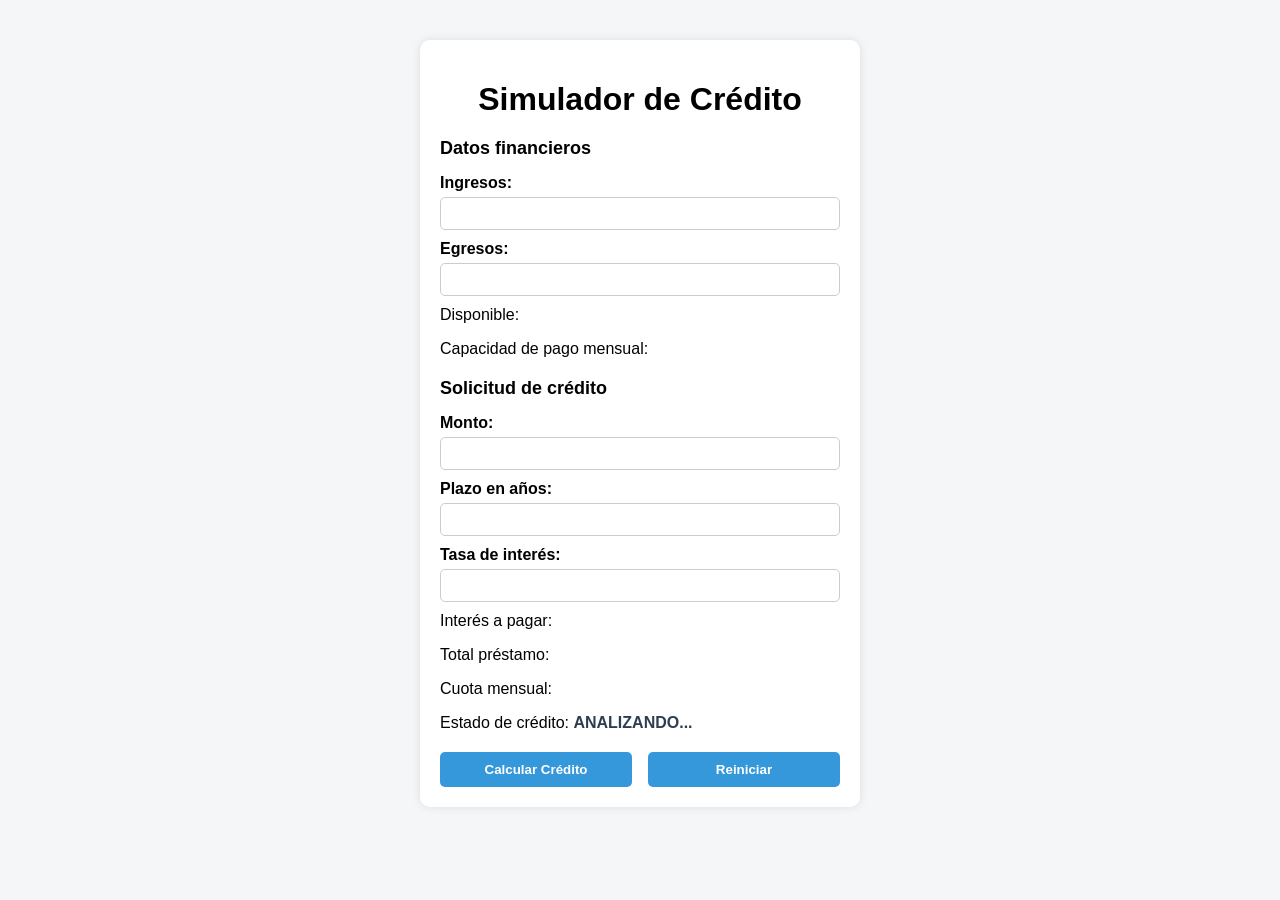
==== simulador.html @ 877102cf "first commit" ====
<!DOCTYPE html>
<html lang="es">
<head>
    <meta charset="UTF-8">
    <meta name="viewport" content="width=device-width, initial-scale=1.0">
    <title>Simulador de Crédito</title>
    <link rel="stylesheet" href="simulador.css">
</head>
<body>

    <div class="container">
        <h1>Simulador de Crédito</h1>

        <h2>Datos financieros</h2>
        <label for="txtIngresos">Ingresos:</label>
        <input type="text" id="txtIngresos">

        <label for="txtEgresos">Egresos:</label>
        <input type="text" id="txtEgresos">

        <p>Disponible: <span id="spnDisponible"></span></p>
        <p>Capacidad de pago mensual: <span id="spnCapacidadPago"></span></p>

        <h2>Solicitud de crédito</h2>
        <label for="txtMonto">Monto:</label>
        <input type="text" id="txtMonto">

        <label for="txtPlazo">Plazo en años:</label>
        <input type="text" id="txtPlazo">

        <label for="txtTasaInteres">Tasa de interés:</label>
        <input type="text" id="txtTasaInteres">

        <p>Interés a pagar: <span id="spnInteresPagar"></span></p>
        <p>Total préstamo: <span id="spnTotalPrestamo"></span></p>
        <p>Cuota mensual: <span id="spnCuotaMensual"></span></p>
        <p>Estado de crédito: <span id="spnEstadoCredito">ANALIZANDO...</span></p>

        <div class="buttons">
            <button id="btnCalcularCredito">Calcular Crédito</button>
            <button id="btnReiniciar">Reiniciar</button>
        </div>
    </div>

</body>
</html>
---- simulador.css ----
body {
    font-family: Arial, sans-serif;
    background-color: #f4f6f8;
    margin: 0;
    padding: 0;
}

.container {
    width: 400px;
    margin: 40px auto;
    padding: 20px;
    background-color: white;
    border-radius: 10px;
    box-shadow: 0 0 10px rgba(0,0,0,0.1);
}

h1 {
    text-align: center;
    margin-bottom: 20px;
}

h2 {
    margin-top: 20px;
    font-size: 18px;
}

label {
    display: block;
    margin-top: 10px;
    font-weight: bold;
}

input {
    width: 100%;
    padding: 8px;
    margin-top: 5px;
    border-radius: 5px;
    border: 1px solid #ccc;
    box-sizing: border-box;
}

p {
    margin-top: 10px;
}

span {
    font-weight: bold;
    color: #2c3e50;
}

.buttons {
    margin-top: 20px;
    display: flex;
    justify-content: space-between;
}

button {
    width: 48%;
    padding: 10px;
    border: none;
    border-radius: 5px;
    background-color: #3498db;
    color: white;
    font-weight: bold;
    cursor: pointer;
}

button:hover {
    background-color: #2980b9;
}
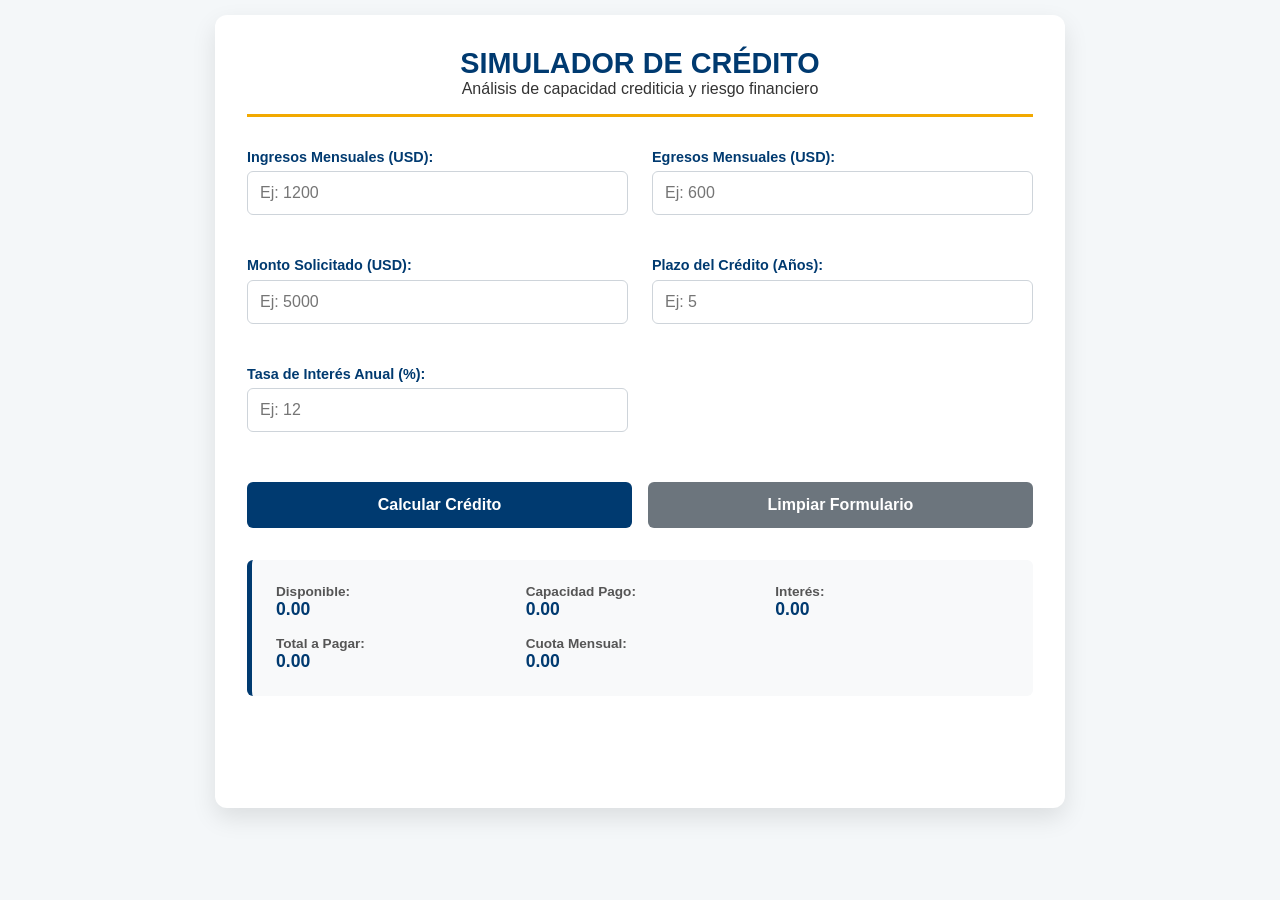
==== commit 29f3d73f: "feat: add form validations and prompts file" ====
--- a/simulador.html
+++ b/simulador.html
@@ -3,43 +3,94 @@
 <head>
     <meta charset="UTF-8">
     <meta name="viewport" content="width=device-width, initial-scale=1.0">
-    <title>Simulador de Crédito</title>
+    <title>Simulador de Crédito | Banca Corporativa</title>
     <link rel="stylesheet" href="simulador.css">
+    <script src="funciones.js"></script>
+    <script src="simulador.js"></script>
 </head>
 <body>
 
     <div class="container">
-        <h1>Simulador de Crédito</h1>
+        <header>
+            <h1>Simulador de Crédito</h1>
+            <p>Análisis de capacidad crediticia y riesgo financiero</p>
+        </header>
 
-        <h2>Datos financieros</h2>
-        <label for="txtIngresos">Ingresos:</label>
-        <input type="text" id="txtIngresos">
+        <main>
+            <div class="formulario-grid">
+                
+                <div class="campo">
+                    <label for="txtIngresos">Ingresos Mensuales (USD):</label>
+                    <input type="number" id="txtIngresos" placeholder="Ej: 1200" 
+                           oninput="if(this.value.length > 5) this.value = this.value.slice(0, 5); if(this.value < 0) this.value = 0;">
+                    <small id="hintIngresos" class="hint-text">Rango: $460 - $50,000</small>
+                    <span id="errIngresos" class="msg-error"></span>
+                </div>
 
-        <label for="txtEgresos">Egresos:</label>
-        <input type="text" id="txtEgresos">
+                <div class="campo">
+                    <label for="txtEgresos">Egresos Mensuales (USD):</label>
+                    <input type="number" id="txtEgresos" placeholder="Ej: 600" 
+                           oninput="if(this.value.length > 5) this.value = this.value.slice(0, 5); if(this.value < 0) this.value = 0;">
+                    <small id="hintEgresos" class="hint-text">No debe superar sus ingresos</small>
+                    <span id="errEgresos" class="msg-error"></span>
+                </div>
 
-        <p>Disponible: <span id="spnDisponible"></span></p>
-        <p>Capacidad de pago mensual: <span id="spnCapacidadPago"></span></p>
+                <div class="campo">
+                    <label for="txtMonto">Monto Solicitado (USD):</label>
+                    <input type="number" id="txtMonto" placeholder="Ej: 5000" 
+                           oninput="if(this.value.length > 6) this.value = this.value.slice(0, 6); if(this.value < 0) this.value = 0;">
+                    <small id="hintMonto" class="hint-text">Rango: $500 - $100,000</small>
+                    <span id="errMonto" class="msg-error"></span>
+                </div>
 
-        <h2>Solicitud de crédito</h2>
-        <label for="txtMonto">Monto:</label>
-        <input type="text" id="txtMonto">
+                <div class="campo">
+                    <label for="txtPlazo">Plazo del Crédito (Años):</label>
+                    <input type="number" id="txtPlazo" placeholder="Ej: 5" 
+                           oninput="if(this.value.length > 2) this.value = this.value.slice(0, 2); if(this.value < 1 && this.value !== '') this.value = 1;">
+                    <small id="hintPlazo" class="hint-text">Rango: 1 - 40 años</small>
+                    <span id="errPlazo" class="msg-error"></span>
+                </div>
 
-        <label for="txtPlazo">Plazo en años:</label>
-        <input type="text" id="txtPlazo">
+                <div class="campo">
+                    <label for="txtTasaInteres">Tasa de Interés Anual (%):</label>
+                    <input type="number" id="txtTasaInteres" placeholder="Ej: 12" 
+                           oninput="if(this.value.length > 3) this.value = this.value.slice(0, 3); if(this.value < 0) this.value = 0;">
+                    <small id="hintTasa" class="hint-text">Rango: 1% - 100%</small>
+                    <span id="errTasa" class="msg-error"></span>
+                </div>
+            </div>
 
-        <label for="txtTasaInteres">Tasa de interés:</label>
-        <input type="text" id="txtTasaInteres">
+            <div class="acciones">
+                <button class="btn-calcular" onclick="calcular()">Calcular Crédito</button>
+                <button class="btn-limpiar" onclick="limpiar()">Limpiar Formulario</button>
+            </div>
 
-        <p>Interés a pagar: <span id="spnInteresPagar"></span></p>
-        <p>Total préstamo: <span id="spnTotalPrestamo"></span></p>
-        <p>Cuota mensual: <span id="spnCuotaMensual"></span></p>
-        <p>Estado de crédito: <span id="spnEstadoCredito">ANALIZANDO...</span></p>
+            <div class="resultados-section">
+                <div class="resultado-item">
+                    Disponible:
+                    <span id="IblDisponibleValor">0.00</span>
+                </div>
+                <div class="resultado-item">
+                    Capacidad Pago:
+                    <span id="IblCapacidadValor">0.00</span>
+                </div>
+                <div class="resultado-item">
+                    Interés:
+                    <span id="IblinteresValor">0.00</span>
+                </div>
+                <div class="resultado-item">
+                    Total a Pagar:
+                    <span id="IblTotalValor">0.00</span>
+                </div>
+                <div class="resultado-item">
+                    Cuota Mensual:
+                    <span id="IblCuotaValor">0.00</span>
+                </div>
+            </div>
 
-        <div class="buttons">
-            <button id="btnCalcularCredito">Calcular Crédito</button>
-            <button id="btnReiniciar">Reiniciar</button>
-        </div>
+            <div id="IblEstadoCredito">
+                </div>
+        </main>
     </div>
 
 </body>
--- a/simulador.css
+++ b/simulador.css
@@ -1,70 +1,211 @@
-body {
-    font-family: Arial, sans-serif;
-    background-color: #f4f6f8;
+/* VARIABLES CORPORATIVAS */
+:root {
+    --primary-color: #003a70; /* Azul institucional */
+    --secondary-color: #f2a900; /* Dorado de acento */
+    --text-color: #333;
+    --bg-light: #f4f7f9;
+    --white: #ffffff;
+    --error-color: #d32f2f; /* Rojo para errores */
+    --success-color: #2e7d32; /* Verde para aprobado */
+    --hint-color: #666;
+}
+
+/* RESET Y ESTILOS BASE */
+* {
+    box-sizing: border-box;
     margin: 0;
     padding: 0;
 }
 
+body {
+    font-family: 'Segoe UI', Tahoma, Geneva, Verdana, sans-serif;
+    background-color: var(--bg-light);
+    color: var(--text-color);
+    padding: 15px;
+    display: flex;
+    justify-content: center;
+}
+
+/* CONTENEDOR PRINCIPAL RESPONSIVE */
 .container {
-    width: 400px;
-    margin: 40px auto;
-    padding: 20px;
-    background-color: white;
-    border-radius: 10px;
-    box-shadow: 0 0 10px rgba(0,0,0,0.1);
-}
-
-h1 {
+    width: 100%;
+    max-width: 850px;
+    background: var(--white);
+    padding: 2rem;
+    border-radius: 12px;
+    box-shadow: 0 10px 25px rgba(0, 0, 0, 0.1);
+}
+
+header {
     text-align: center;
-    margin-bottom: 20px;
-}
-
-h2 {
-    margin-top: 20px;
-    font-size: 18px;
+    border-bottom: 3px solid var(--secondary-color);
+    margin-bottom: 2rem;
+    padding-bottom: 1rem;
+}
+
+header h1 {
+    color: var(--primary-color);
+    font-size: 1.8rem;
+    text-transform: uppercase;
+}
+
+/* GRILLA DE FORMULARIO RESPONSIVE */
+.formulario-grid {
+    display: grid;
+    grid-template-columns: repeat(auto-fit, minmax(280px, 1fr));
+    gap: 1.5rem;
+    margin-bottom: 2rem;
+}
+
+.campo {
+    display: flex;
+    flex-direction: column;
+    position: relative;
 }
 
 label {
+    font-weight: 600;
+    margin-bottom: 0.4rem;
+    color: var(--primary-color);
+    font-size: 0.9rem;
+}
+
+input {
+    padding: 12px;
+    border: 1px solid #ced4da;
+    border-radius: 6px;
+    font-size: 1rem;
+    transition: all 0.3s ease;
+}
+
+/* ESTADO DE FOCO E INDICACIONES DINÁMICAS */
+input:focus {
+    outline: none;
+    border-color: var(--primary-color);
+    box-shadow: 0 0 0 3px rgba(0, 58, 112, 0.1);
+}
+
+/* Mensaje de indicación (Hint) */
+.hint-text {
+    font-size: 0.75rem;
+    color: var(--hint-color);
+    margin-top: 4px;
+    display: none; /* Oculto por defecto */
+}
+
+/* Mostrar indicación al situarse sobre el recuadro o escribir */
+input:focus + .hint-text, 
+input:hover + .hint-text {
     display: block;
-    margin-top: 10px;
+}
+
+/* ESTADOS DE ERROR (VALIDACIONES) */
+.input-error {
+    border: 2px solid var(--error-color) !important;
+    color: var(--error-color) !important;
+}
+
+.msg-error {
+    color: var(--error-color);
+    font-size: 0.75rem;
     font-weight: bold;
-}
-
-input {
-    width: 100%;
-    padding: 8px;
-    margin-top: 5px;
-    border-radius: 5px;
-    border: 1px solid #ccc;
-    box-sizing: border-box;
-}
-
-p {
-    margin-top: 10px;
-}
-
-span {
-    font-weight: bold;
-    color: #2c3e50;
-}
-
-.buttons {
-    margin-top: 20px;
+    margin-top: 2px;
+    min-height: 1rem;
+}
+
+/* BOTONES */
+.acciones {
     display: flex;
-    justify-content: space-between;
+    gap: 1rem;
+    margin-top: 1rem;
 }
 
 button {
-    width: 48%;
-    padding: 10px;
+    flex: 1;
+    padding: 14px;
     border: none;
-    border-radius: 5px;
-    background-color: #3498db;
-    color: white;
+    border-radius: 6px;
+    font-size: 1rem;
     font-weight: bold;
     cursor: pointer;
-}
-
-button:hover {
-    background-color: #2980b9;
+    transition: background 0.3s ease;
+}
+
+.btn-calcular {
+    background-color: var(--primary-color);
+    color: var(--white);
+}
+
+.btn-calcular:hover {
+    background-color: #002a50;
+}
+
+.btn-limpiar {
+    background-color: #6c757d;
+    color: var(--white);
+}
+
+.btn-limpiar:hover {
+    background-color: #5a6268;
+}
+
+/* SECCIÓN DE RESULTADOS */
+.resultados-section {
+    margin-top: 2rem;
+    padding: 1.5rem;
+    background: #f8f9fa;
+    border-left: 5px solid var(--primary-color);
+    border-radius: 6px;
+    display: grid;
+    grid-template-columns: repeat(auto-fit, minmax(180px, 1fr));
+    gap: 1rem;
+}
+
+.resultado-item {
+    font-size: 0.85rem;
+    color: #555;
+    font-weight: 600;
+}
+
+.resultado-item span {
+    display: block;
+    font-size: 1.1rem;
+    color: var(--primary-color);
+    font-weight: 800;
+}
+
+/* ESTADO FINAL DE APROBACIÓN */
+#IblEstadoCredito {
+    margin-top: 1.5rem;
+    text-align: center;
+    font-size: 1.4rem;
+    font-weight: 800;
+    padding: 1rem;
+    border-radius: 6px;
+    min-height: 3.5rem;
+}
+
+.mensaje-aprobado {
+    background-color: #e8f5e9;
+    color: var(--success-color);
+    border: 2px solid var(--success-color);
+}
+
+.mensaje-rechazado {
+    background-color: #ffebee;
+    color: var(--error-color);
+    border: 2px solid var(--error-color);
+}
+
+/* AJUSTES PARA MÓVILES EXTREMOS */
+@media (max-width: 480px) {
+    .container {
+        padding: 1rem;
+    }
+    .acciones {
+        flex-direction: column;
+    }
+    header h1 {
+        font-size: 1.4rem;
+    }
 }
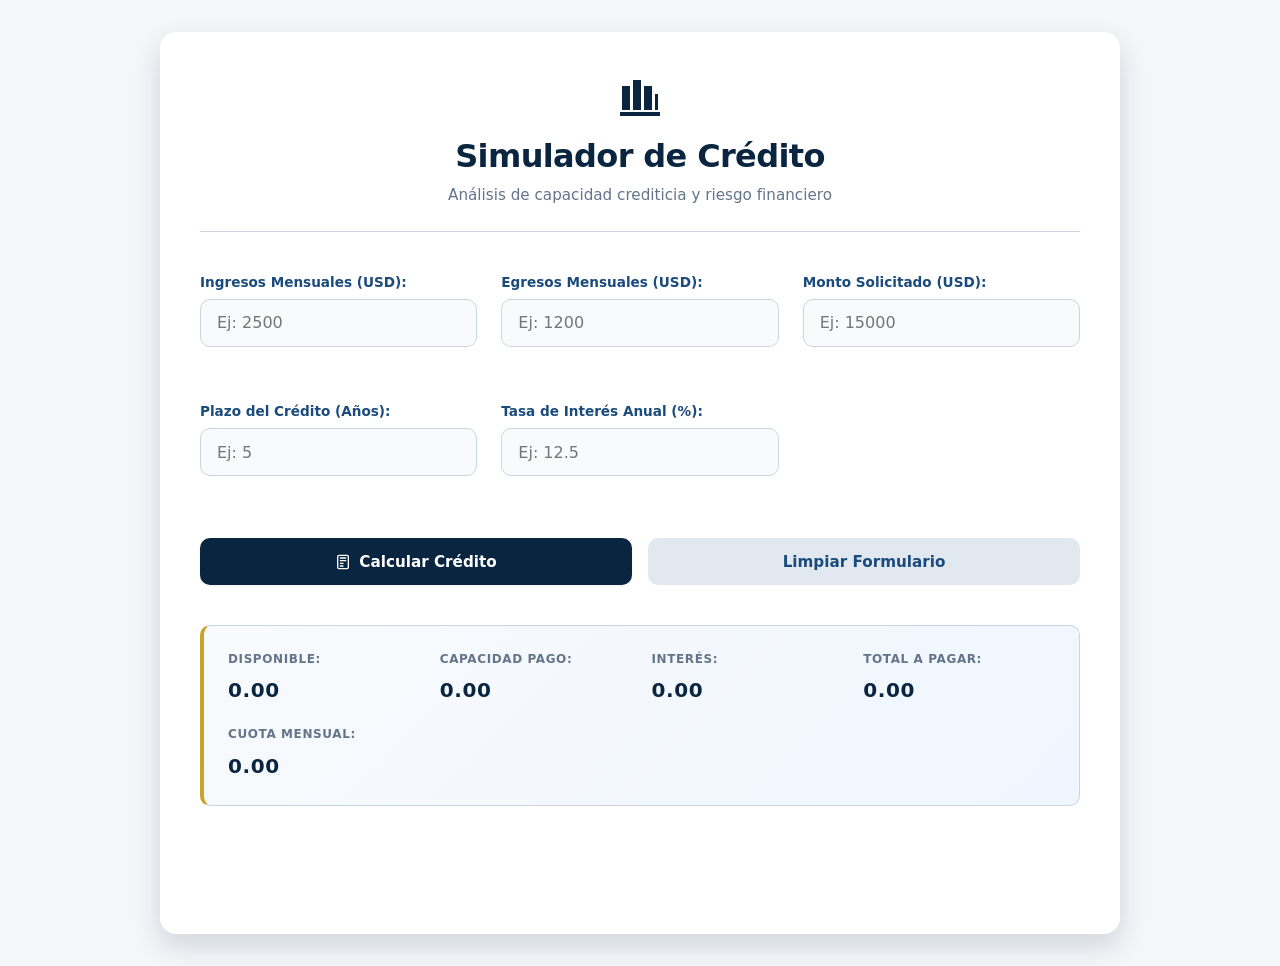
==== commit 5de22d86: "style: enhance ui with corporate theme and prompts file" ====
--- a/simulador.html
+++ b/simulador.html
@@ -3,95 +3,100 @@
 <head>
     <meta charset="UTF-8">
     <meta name="viewport" content="width=device-width, initial-scale=1.0">
+    <meta name="description" content="Simulador de Crédito Corporativo - Análisis de capacidad crediticia y riesgo financiero">
     <title>Simulador de Crédito | Banca Corporativa</title>
     <link rel="stylesheet" href="simulador.css">
-    <script src="funciones.js"></script>
-    <script src="simulador.js"></script>
 </head>
 <body>
 
-    <div class="container">
+    <main class="container">
+        <!-- HEADER CON IDENTIDAD CORPORATIVA -->
         <header>
-            <h1>Simulador de Crédito</h1>
-            <p>Análisis de capacidad crediticia y riesgo financiero</p>
+            <div class="brand-header">
+                <!-- Logo SVG Inline (Optimizado y accesible) -->
+                <svg class="bank-logo" viewBox="0 0 48 48" fill="none" xmlns="http://www.w3.org/2000/svg" aria-label="Logo NovaBank Corp" role="img">
+                    <path d="M4 40H44V44H4V40Z" fill="currentColor"/>
+                    <path d="M6 38H14V14H6V38Z" fill="currentColor"/>
+                    <path d="M17 38H25V8H17V38Z" fill="currentColor"/>
+                    <path d="M28 38H36V14H28V38Z" fill="currentColor"/>
+                    <path d="M39 38H42V22H39V38Z" fill="currentColor"/>
+                </svg>
+                <div>
+                    <h1>Simulador de Crédito</h1>
+                    <p>Análisis de capacidad crediticia y riesgo financiero</p>
+                </div>
+            </div>
         </header>
 
-        <main>
+        <!-- FORMULARIO DE SIMULACIÓN -->
+        <form id="formSimulador" onsubmit="return false;" aria-label="Formulario de simulación crediticia">
             <div class="formulario-grid">
-                
+                <!-- Ingresos -->
                 <div class="campo">
                     <label for="txtIngresos">Ingresos Mensuales (USD):</label>
-                    <input type="number" id="txtIngresos" placeholder="Ej: 1200" 
-                           oninput="if(this.value.length > 5) this.value = this.value.slice(0, 5); if(this.value < 0) this.value = 0;">
-                    <small id="hintIngresos" class="hint-text">Rango: $460 - $50,000</small>
-                    <span id="errIngresos" class="msg-error"></span>
+                    <input type="number" id="txtIngresos" placeholder="Ej: 2500" min="460" max="50000" step="0.01" autocomplete="off">
+                    <span class="hint-text">Rango: $460 - $50,000</span>
+                    <span id="errIngresos" class="msg-error" aria-live="polite"></span>
                 </div>
 
+                <!-- Egresos -->
                 <div class="campo">
                     <label for="txtEgresos">Egresos Mensuales (USD):</label>
-                    <input type="number" id="txtEgresos" placeholder="Ej: 600" 
-                           oninput="if(this.value.length > 5) this.value = this.value.slice(0, 5); if(this.value < 0) this.value = 0;">
-                    <small id="hintEgresos" class="hint-text">No debe superar sus ingresos</small>
-                    <span id="errEgresos" class="msg-error"></span>
+                    <input type="number" id="txtEgresos" placeholder="Ej: 1200" min="0" step="0.01" autocomplete="off">
+                    <span class="hint-text">No debe superar sus ingresos</span>
+                    <span id="errEgresos" class="msg-error" aria-live="polite"></span>
                 </div>
 
+                <!-- Monto Solicitado -->
                 <div class="campo">
                     <label for="txtMonto">Monto Solicitado (USD):</label>
-                    <input type="number" id="txtMonto" placeholder="Ej: 5000" 
-                           oninput="if(this.value.length > 6) this.value = this.value.slice(0, 6); if(this.value < 0) this.value = 0;">
-                    <small id="hintMonto" class="hint-text">Rango: $500 - $100,000</small>
-                    <span id="errMonto" class="msg-error"></span>
+                    <input type="number" id="txtMonto" placeholder="Ej: 15000" min="500" max="100000" step="0.01" autocomplete="off">
+                    <span class="hint-text">Rango: $500 - $100,000</span>
+                    <span id="errMonto" class="msg-error" aria-live="polite"></span>
                 </div>
 
+                <!-- Plazo -->
                 <div class="campo">
                     <label for="txtPlazo">Plazo del Crédito (Años):</label>
-                    <input type="number" id="txtPlazo" placeholder="Ej: 5" 
-                           oninput="if(this.value.length > 2) this.value = this.value.slice(0, 2); if(this.value < 1 && this.value !== '') this.value = 1;">
-                    <small id="hintPlazo" class="hint-text">Rango: 1 - 40 años</small>
-                    <span id="errPlazo" class="msg-error"></span>
+                    <input type="number" id="txtPlazo" placeholder="Ej: 5" min="1" max="40" step="1" autocomplete="off">
+                    <span class="hint-text">Rango: 1 - 40 años</span>
+                    <span id="errPlazo" class="msg-error" aria-live="polite"></span>
                 </div>
 
+                <!-- Tasa de Interés -->
                 <div class="campo">
                     <label for="txtTasaInteres">Tasa de Interés Anual (%):</label>
-                    <input type="number" id="txtTasaInteres" placeholder="Ej: 12" 
-                           oninput="if(this.value.length > 3) this.value = this.value.slice(0, 3); if(this.value < 0) this.value = 0;">
-                    <small id="hintTasa" class="hint-text">Rango: 1% - 100%</small>
-                    <span id="errTasa" class="msg-error"></span>
+                    <input type="number" id="txtTasaInteres" placeholder="Ej: 12.5" min="1" max="100" step="0.01" autocomplete="off">
+                    <span class="hint-text">Rango: 1% - 100%</span>
+                    <span id="errTasa" class="msg-error" aria-live="polite"></span>
                 </div>
             </div>
 
+            <!-- BOTONES DE ACCIÓN -->
             <div class="acciones">
-                <button class="btn-calcular" onclick="calcular()">Calcular Crédito</button>
-                <button class="btn-limpiar" onclick="limpiar()">Limpiar Formulario</button>
+                <button type="button" class="btn-calcular" onclick="calcular()">
+                    <svg width="16" height="16" viewBox="0 0 24 24" fill="none" stroke="currentColor" stroke-width="2" stroke-linecap="round" stroke-linejoin="round"><rect x="4" y="2" width="16" height="20" rx="2"/><line x1="8" y1="6" x2="16" y2="6"/><line x1="8" y1="10" x2="16" y2="10"/><line x1="8" y1="14" x2="12" y2="14"/><line x1="8" y1="18" x2="12" y2="18"/></svg>
+                    Calcular Crédito
+                </button>
+                <button type="button" class="btn-limpiar" onclick="limpiar()">Limpiar Formulario</button>
             </div>
+        </form>
 
-            <div class="resultados-section">
-                <div class="resultado-item">
-                    Disponible:
-                    <span id="IblDisponibleValor">0.00</span>
-                </div>
-                <div class="resultado-item">
-                    Capacidad Pago:
-                    <span id="IblCapacidadValor">0.00</span>
-                </div>
-                <div class="resultado-item">
-                    Interés:
-                    <span id="IblinteresValor">0.00</span>
-                </div>
-                <div class="resultado-item">
-                    Total a Pagar:
-                    <span id="IblTotalValor">0.00</span>
-                </div>
-                <div class="resultado-item">
-                    Cuota Mensual:
-                    <span id="IblCuotaValor">0.00</span>
-                </div>
-            </div>
+        <!-- SECCIÓN DE RESULTADOS -->
+        <section class="resultados-section" aria-label="Resultados de la simulación">
+            <div class="resultado-item">Disponible: <span id="IblDisponibleValor">0.00</span></div>
+            <div class="resultado-item">Capacidad Pago: <span id="IblCapacidadValor">0.00</span></div>
+            <div class="resultado-item">Interés: <span id="IblinteresValor">0.00</span></div>
+            <div class="resultado-item">Total a Pagar: <span id="IblTotalValor">0.00</span></div>
+            <div class="resultado-item">Cuota Mensual: <span id="IblCuotaValor">0.00</span></div>
+        </section>
 
-            <div id="IblEstadoCredito">
-                </div>
-        </main>
-    </div>
+        <!-- ESTADO DE APROBACIÓN -->
+        <div id="IblEstadoCredito" aria-live="assertive"></div>
+    </main>
 
+    <!-- SCRIPTS DE LÓGICA -->
+    <script src="funciones.js"></script>
+    <script src="simulador.js"></script>
 </body>
 </html>
--- a/simulador.css
+++ b/simulador.css
@@ -1,211 +1,298 @@
-/* VARIABLES CORPORATIVAS */
+/* =========================================
+   NOVABANK CORP - DESIGN SYSTEM
+   Paleta Institucional & Variables Base
+   ========================================= */
 :root {
-    --primary-color: #003a70; /* Azul institucional */
-    --secondary-color: #f2a900; /* Dorado de acento */
-    --text-color: #333;
-    --bg-light: #f4f7f9;
-    --white: #ffffff;
-    --error-color: #d32f2f; /* Rojo para errores */
-    --success-color: #2e7d32; /* Verde para aprobado */
-    --hint-color: #666;
-}
-
-/* RESET Y ESTILOS BASE */
-* {
-    box-sizing: border-box;
-    margin: 0;
-    padding: 0;
-}
+  /* Colores Corporativos */
+  --nb-primary: #0A2540;
+  --nb-primary-hover: #06182A;
+  --nb-secondary: #1A4B7C;
+  --nb-accent: #C9A227; /* Dorado institucional para acentos */
+  
+  /* Superficies & Fondos */
+  --nb-bg: #F4F6F9;
+  --nb-surface: #FFFFFF;
+  --nb-surface-hover: #F8FAFC;
+  --nb-border: #CBD5E1;
+  
+  /* Tipografía */
+  --nb-text: #1E293B;
+  --nb-text-muted: #64748B;
+  --font-sans: system-ui, -apple-system, "Segoe UI", Roboto, "Helvetica Neue", Arial, sans-serif;
+
+  /* Estados */
+  --nb-success: #059669;
+  --nb-success-bg: #ECFDF5;
+  --nb-error: #DC2626;
+  --nb-error-bg: #FEF2F2;
+
+  /* Espaciado & UI */
+  --radius-sm: 6px;
+  --radius-md: 10px;
+  --radius-lg: 16px;
+  --shadow-sm: 0 1px 3px rgba(10, 37, 64, 0.08);
+  --shadow-md: 0 4px 12px rgba(10, 37, 64, 0.1);
+  --shadow-lg: 0 12px 28px rgba(10, 37, 64, 0.15);
+  --transition: all 0.2s cubic-bezier(0.4, 0, 0.2, 1);
+}
+
+/* =========================================
+   RESET & BASE
+   ========================================= */
+* { box-sizing: border-box; margin: 0; padding: 0; }
 
 body {
-    font-family: 'Segoe UI', Tahoma, Geneva, Verdana, sans-serif;
-    background-color: var(--bg-light);
-    color: var(--text-color);
-    padding: 15px;
-    display: flex;
-    justify-content: center;
-}
-
-/* CONTENEDOR PRINCIPAL RESPONSIVE */
+  font-family: var(--font-sans);
+  background-color: var(--nb-bg);
+  color: var(--nb-text);
+  line-height: 1.5;
+  padding: 2rem 1rem;
+  min-height: 100vh;
+  display: flex;
+  justify-content: center;
+  align-items: flex-start;
+}
+
+/* =========================================
+   LAYOUT & HEADER
+   ========================================= */
 .container {
-    width: 100%;
-    max-width: 850px;
-    background: var(--white);
-    padding: 2rem;
-    border-radius: 12px;
-    box-shadow: 0 10px 25px rgba(0, 0, 0, 0.1);
+  width: 100%;
+  max-width: 960px;
+  background: var(--nb-surface);
+  border-radius: var(--radius-lg);
+  box-shadow: var(--shadow-lg);
+  padding: 2.5rem;
+  position: relative;
 }
 
 header {
-    text-align: center;
-    border-bottom: 3px solid var(--secondary-color);
-    margin-bottom: 2rem;
-    padding-bottom: 1rem;
+  text-align: center;
+  margin-bottom: 2.5rem;
+  padding-bottom: 1.5rem;
+  border-bottom: 1px solid var(--nb-border);
+}
+
+.brand-header {
+  display: flex;
+  flex-direction: column;
+  align-items: center;
+  gap: 0.75rem;
+}
+
+.bank-logo {
+  width: 48px;
+  height: 48px;
+  color: var(--nb-primary);
 }
 
 header h1 {
-    color: var(--primary-color);
-    font-size: 1.8rem;
-    text-transform: uppercase;
-}
-
-/* GRILLA DE FORMULARIO RESPONSIVE */
+  font-size: clamp(1.5rem, 4vw, 2rem);
+  font-weight: 700;
+  color: var(--nb-primary);
+  letter-spacing: -0.02em;
+}
+
+header p {
+  font-size: 0.95rem;
+  color: var(--nb-text-muted);
+  margin-top: 0.25rem;
+}
+
+/* =========================================
+   FORMULARIO & GRID
+   ========================================= */
 .formulario-grid {
-    display: grid;
-    grid-template-columns: repeat(auto-fit, minmax(280px, 1fr));
-    gap: 1.5rem;
-    margin-bottom: 2rem;
+  display: grid;
+  grid-template-columns: repeat(auto-fit, minmax(260px, 1fr));
+  gap: 1.5rem;
+  margin-bottom: 2rem;
 }
 
 .campo {
-    display: flex;
-    flex-direction: column;
-    position: relative;
+  display: flex;
+  flex-direction: column;
+  gap: 0.4rem;
 }
 
 label {
-    font-weight: 600;
-    margin-bottom: 0.4rem;
-    color: var(--primary-color);
-    font-size: 0.9rem;
-}
-
-input {
-    padding: 12px;
-    border: 1px solid #ced4da;
-    border-radius: 6px;
-    font-size: 1rem;
-    transition: all 0.3s ease;
-}
-
-/* ESTADO DE FOCO E INDICACIONES DINÁMICAS */
-input:focus {
-    outline: none;
-    border-color: var(--primary-color);
-    box-shadow: 0 0 0 3px rgba(0, 58, 112, 0.1);
-}
-
-/* Mensaje de indicación (Hint) */
+  font-size: 0.85rem;
+  font-weight: 600;
+  color: var(--nb-secondary);
+}
+
+input[type="number"] {
+  width: 100%;
+  padding: 0.85rem 1rem;
+  font-size: 1rem;
+  font-family: var(--font-sans);
+  color: var(--nb-text);
+  background-color: var(--nb-surface-hover);
+  border: 1.5px solid var(--nb-border);
+  border-radius: var(--radius-md);
+  transition: var(--transition);
+  appearance: none;
+  -moz-appearance: textfield;
+}
+
+/* Ocultar spinners nativos para estética bancaria limpia */
+input[type="number"]::-webkit-outer-spin-button,
+input[type="number"]::-webkit-inner-spin-button { -webkit-appearance: none; margin: 0; }
+
+input[type="number"]:focus {
+  outline: none;
+  border-color: var(--nb-secondary);
+  background-color: var(--nb-surface);
+  box-shadow: 0 0 0 3px rgba(26, 75, 124, 0.15);
+}
+
+input.input-error {
+  border-color: var(--nb-error);
+  background-color: var(--nb-error-bg);
+}
+
+input.input-error:focus { box-shadow: 0 0 0 3px rgba(220, 38, 38, 0.15); }
+
+/* Hints & Errores */
 .hint-text {
-    font-size: 0.75rem;
-    color: var(--hint-color);
-    margin-top: 4px;
-    display: none; /* Oculto por defecto */
-}
-
-/* Mostrar indicación al situarse sobre el recuadro o escribir */
-input:focus + .hint-text, 
-input:hover + .hint-text {
-    display: block;
-}
-
-/* ESTADOS DE ERROR (VALIDACIONES) */
-.input-error {
-    border: 2px solid var(--error-color) !important;
-    color: var(--error-color) !important;
+  font-size: 0.75rem;
+  color: var(--nb-text-muted);
+  opacity: 0;
+  transform: translateY(-4px);
+  transition: var(--transition);
+  height: 0;
+  overflow: hidden;
+}
+
+input:focus + .hint-text,
+.campo:hover .hint-text {
+  opacity: 1;
+  transform: translateY(0);
+  height: auto;
 }
 
 .msg-error {
-    color: var(--error-color);
-    font-size: 0.75rem;
-    font-weight: bold;
-    margin-top: 2px;
-    min-height: 1rem;
-}
-
-/* BOTONES */
+  font-size: 0.75rem;
+  color: var(--nb-error);
+  font-weight: 500;
+  min-height: 1.1rem;
+  display: block;
+}
+
+/* =========================================
+   BOTONES
+   ========================================= */
 .acciones {
-    display: flex;
-    gap: 1rem;
-    margin-top: 1rem;
+  display: flex;
+  gap: 1rem;
+  margin-top: 2rem;
 }
 
 button {
-    flex: 1;
-    padding: 14px;
-    border: none;
-    border-radius: 6px;
-    font-size: 1rem;
-    font-weight: bold;
-    cursor: pointer;
-    transition: background 0.3s ease;
-}
+  flex: 1;
+  padding: 0.9rem 1.5rem;
+  border: none;
+  border-radius: var(--radius-md);
+  font-size: 0.95rem;
+  font-weight: 600;
+  font-family: var(--font-sans);
+  cursor: pointer;
+  transition: var(--transition);
+  display: flex;
+  align-items: center;
+  justify-content: center;
+  gap: 0.5rem;
+}
+
+button:active { transform: scale(0.98); }
 
 .btn-calcular {
-    background-color: var(--primary-color);
-    color: var(--white);
-}
-
-.btn-calcular:hover {
-    background-color: #002a50;
-}
+  background-color: var(--nb-primary);
+  color: #FFFFFF;
+  box-shadow: var(--shadow-sm);
+}
+.btn-calcular:hover { background-color: var(--nb-primary-hover); box-shadow: var(--shadow-md); }
 
 .btn-limpiar {
-    background-color: #6c757d;
-    color: var(--white);
-}
-
-.btn-limpiar:hover {
-    background-color: #5a6268;
-}
-
-/* SECCIÓN DE RESULTADOS */
+  background-color: #E2E8F0;
+  color: var(--nb-secondary);
+}
+.btn-limpiar:hover { background-color: #CBD5E1; color: var(--nb-primary); }
+
+/* =========================================
+   RESULTADOS & ESTADO
+   ========================================= */
 .resultados-section {
-    margin-top: 2rem;
-    padding: 1.5rem;
-    background: #f8f9fa;
-    border-left: 5px solid var(--primary-color);
-    border-radius: 6px;
-    display: grid;
-    grid-template-columns: repeat(auto-fit, minmax(180px, 1fr));
-    gap: 1rem;
+  margin-top: 2.5rem;
+  padding: 1.5rem;
+  background: linear-gradient(135deg, #F8FAFC 0%, #EFF6FF 100%);
+  border: 1px solid var(--nb-border);
+  border-left: 4px solid var(--nb-accent);
+  border-radius: var(--radius-md);
+  display: grid;
+  grid-template-columns: repeat(auto-fit, minmax(150px, 1fr));
+  gap: 1.25rem;
 }
 
 .resultado-item {
-    font-size: 0.85rem;
-    color: #555;
-    font-weight: 600;
+  display: flex;
+  flex-direction: column;
+  gap: 0.25rem;
+  font-size: 0.75rem;
+  color: var(--nb-text-muted);
+  text-transform: uppercase;
+  letter-spacing: 0.05em;
+  font-weight: 600;
 }
 
 .resultado-item span {
-    display: block;
-    font-size: 1.1rem;
-    color: var(--primary-color);
-    font-weight: 800;
-}
-
-/* ESTADO FINAL DE APROBACIÓN */
+  font-size: 1.25rem;
+  color: var(--nb-primary);
+  font-weight: 700;
+  font-variant-numeric: tabular-nums;
+  margin-top: 0.2rem;
+}
+
 #IblEstadoCredito {
-    margin-top: 1.5rem;
-    text-align: center;
-    font-size: 1.4rem;
-    font-weight: 800;
-    padding: 1rem;
-    border-radius: 6px;
-    min-height: 3.5rem;
-}
-
-.mensaje-aprobado {
-    background-color: #e8f5e9;
-    color: var(--success-color);
-    border: 2px solid var(--success-color);
-}
-
-.mensaje-rechazado {
-    background-color: #ffebee;
-    color: var(--error-color);
-    border: 2px solid var(--error-color);
-}
-
-/* AJUSTES PARA MÓVILES EXTREMOS */
+  margin-top: 2rem;
+  text-align: center;
+  font-size: 1.1rem;
+  font-weight: 700;
+  padding: 1.25rem;
+  border-radius: var(--radius-md);
+  min-height: 3.5rem;
+  display: flex;
+  flex-direction: column;
+  align-items: center;
+  justify-content: center;
+  gap: 0.5rem;
+  transition: var(--transition);
+}
+
+.mensaje-aprobado { background-color: var(--nb-success-bg); color: var(--nb-success); border: 1.5px solid var(--nb-success); }
+.mensaje-rechazado { background-color: var(--nb-error-bg); color: var(--nb-error); border: 1.5px solid var(--nb-error); }
+
+/* =========================================
+   RESPONSIVE BREAKPOINTS
+   ========================================= */
+@media (min-width: 768px) {
+  .formulario-grid { grid-template-columns: repeat(2, 1fr); }
+  .acciones { flex-direction: row; }
+}
+
+@media (min-width: 1024px) {
+  .formulario-grid { grid-template-columns: repeat(3, 1fr); }
+}
+
+@media (max-width: 768px) {
+  .container { padding: 1.5rem; }
+  .acciones { flex-direction: column; }
+  button { width: 100%; }
+}
+
 @media (max-width: 480px) {
-    .container {
-        padding: 1rem;
-    }
-    .acciones {
-        flex-direction: column;
-    }
-    header h1 {
-        font-size: 1.4rem;
-    }
+  body { padding: 1rem 0.5rem; }
+  .container { padding: 1.25rem; border-radius: var(--radius-md); }
+  .resultados-section { grid-template-columns: 1fr; gap: 1rem; }
+  header h1 { font-size: 1.35rem; }
 }
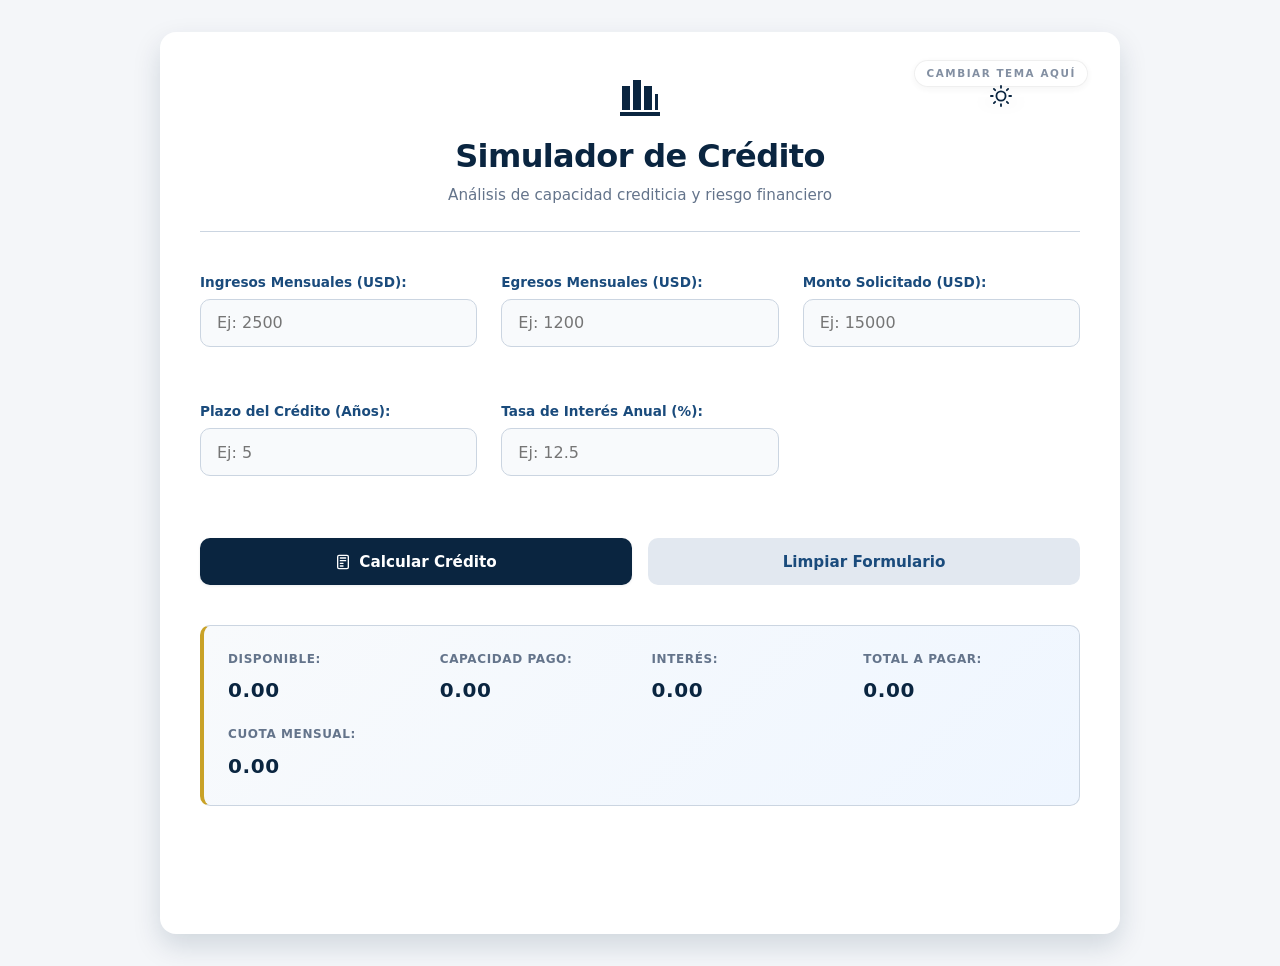
==== commit c300d3de: "feat: add elegant dark mode toggle button" ====
--- a/simulador.html
+++ b/simulador.html
@@ -10,6 +10,25 @@
 <body>
 
     <main class="container">
+
+        <!-- THEME TOGGLE BUTTON -->
+        <!-- THEME TOGGLE CONTAINER -->
+        <div class="theme-toggle-wrapper">
+            <span class="theme-toggle-label" aria-hidden="true">CAMBIAR TEMA AQUÍ</span>
+            <button id="btn-theme-toggle" class="theme-toggle-btn" type="button" aria-label="Cambiar tema" title="Alternar modo claro/oscuro">
+                <svg class="icon-sun" viewBox="0 0 24 24" fill="none" stroke="currentColor" stroke-width="2" stroke-linecap="round" stroke-linejoin="round">
+                    <circle cx="12" cy="12" r="5"></circle>
+                    <line x1="12" y1="1" x2="12" y2="3"></line><line x1="12" y1="21" x2="12" y2="23"></line>
+                    <line x1="4.22" y1="4.22" x2="5.64" y2="5.64"></line><line x1="18.36" y1="18.36" x2="19.78" y2="19.78"></line>
+                    <line x1="1" y1="12" x2="3" y2="12"></line><line x1="21" y1="12" x2="23" y2="12"></line>
+                    <line x1="4.22" y1="19.78" x2="5.64" y2="18.36"></line><line x1="18.36" y1="5.64" x2="19.78" y2="4.22"></line>
+                </svg>
+                <svg class="icon-moon" viewBox="0 0 24 24" fill="none" stroke="currentColor" stroke-width="2" stroke-linecap="round" stroke-linejoin="round">
+                    <path d="M21 12.79A9 9 0 1 1 11.21 3 7 7 0 0 0 21 12.79z"></path>
+                </svg>
+            </button>
+        </div>
+
         <!-- HEADER CON IDENTIDAD CORPORATIVA -->
         <header>
             <div class="brand-header">
--- a/simulador.css
+++ b/simulador.css
@@ -295,4 +295,104 @@
   .container { padding: 1.25rem; border-radius: var(--radius-md); }
   .resultados-section { grid-template-columns: 1fr; gap: 1rem; }
   header h1 { font-size: 1.35rem; }
+}
+
+/* =========================================
+DARK MODE THEME MAPPING & TOGGLE UI
+========================================= */
+:root { color-scheme: light; }
+[data-theme="dark"] {
+  color-scheme: dark;
+  --nb-primary: #1A365D; --nb-primary-hover: #2B4C7E;
+  --nb-secondary: #60A5FA; --nb-accent: #EAB308;
+  --nb-bg: #0B1120; --nb-surface: #111827; --nb-surface-hover: #1F2937;
+  --nb-border: #374151; --nb-text: #E2E8F0; --nb-text-muted: #94A3B8;
+  --nb-success: #34D399; --nb-success-bg: rgba(52, 211, 153, 0.12);
+  --nb-error: #F87171; --nb-error-bg: rgba(248, 113, 113, 0.12);
+  --shadow-sm: 0 1px 3px rgba(0, 0, 0, 0.4);
+  --shadow-md: 0 4px 12px rgba(0, 0, 0, 0.5);
+  --shadow-lg: 0 12px 28px rgba(0, 0, 0, 0.6);
+}
+
+/* Transiciones globales suaves */
+body, .container, header, input, label, button, .resultado-item span, .msg-error, .hint-text, .resultados-section {
+  transition: background-color 0.35s cubic-bezier(0.4, 0, 0.2, 1), 
+              color 0.35s cubic-bezier(0.4, 0, 0.2, 1), 
+              border-color 0.35s cubic-bezier(0.4, 0, 0.2, 1), 
+              box-shadow 0.35s cubic-bezier(0.4, 0, 0.2, 1);
+}
+
+/* WRAPPER & LABEL */
+.theme-toggle-wrapper {
+  position: absolute;
+  top: 1.75rem; right: 2rem;
+  display: flex; flex-direction: column; align-items: center; gap: 0.5rem;
+  z-index: 100;
+}
+.theme-toggle-label {
+  font-size: 0.65rem; font-weight: 600; letter-spacing: 0.15em;
+  text-transform: uppercase; color: var(--nb-text-muted);
+  background: rgba(255, 255, 255, 0.65); backdrop-filter: blur(10px); -webkit-backdrop-filter: blur(10px);
+  padding: 0.35rem 0.7rem; border-radius: 20px;
+  border: 1px solid rgba(0, 0, 0, 0.08); box-shadow: 0 2px 8px rgba(0, 0, 0, 0.06);
+  transition: all 0.3s cubic-bezier(0.4, 0, 0.2, 1);
+  opacity: 0.8; pointer-events: none; text-align: center; line-height: 1.3;
+}
+.theme-toggle-wrapper:hover .theme-toggle-label,
+.theme-toggle-wrapper:focus-within .theme-toggle-label {
+  opacity: 1; transform: translateY(-3px);
+  background: rgba(255, 255, 255, 0.9); color: var(--nb-secondary);
+  box-shadow: 0 4px 14px rgba(0, 0, 0, 0.12);
+}
+[data-theme="dark"] .theme-toggle-label {
+  background: rgba(30, 41, 59, 0.75); border-color: rgba(255, 255, 255, 0.12);
+  box-shadow: 0 2px 8px rgba(0, 0, 0, 0.35);
+}
+[data-theme="dark"] .theme-toggle-wrapper:hover .theme-toggle-label,
+[data-theme="dark"] .theme-toggle-wrapper:focus-within .theme-toggle-label {
+  opacity: 1; transform: translateY(-3px);
+  background: rgba(30, 41, 59, 0.95); color: var(--nb-accent);
+  box-shadow: 0 4px 14px rgba(0, 0, 0, 0.5);
+}
+
+/* BUTTON */
+.theme-toggle-btn {
+  position: relative; top: auto; right: auto;
+  width: 46px; height: 46px; border-radius: 50%;
+  border: 1px solid rgba(255, 255, 255, 0.25);
+  background: linear-gradient(145deg, rgba(255,255,255,0.9), rgba(240,245,250,0.7));
+  backdrop-filter: blur(10px); -webkit-backdrop-filter: blur(10px);
+  box-shadow: 0 6px 16px rgba(10, 37, 64, 0.12), inset 0 1px 2px rgba(255,255,255,0.6);
+  cursor: pointer; display: flex; align-items: center; justify-content: center; padding: 0;
+  transition: transform 0.3s cubic-bezier(0.34, 1.56, 0.64, 1), box-shadow 0.3s ease, background 0.3s ease;
+}
+.theme-toggle-btn:hover {
+  transform: scale(1.08);
+  box-shadow: 0 8px 24px rgba(10, 37, 64, 0.2), inset 0 1px 2px rgba(255,255,255,0.8);
+}
+.theme-toggle-btn:active { transform: scale(0.96); }
+.theme-toggle-btn svg {
+  width: 22px; height: 22px; color: var(--nb-primary); position: absolute;
+  transition: transform 0.4s cubic-bezier(0.68, -0.55, 0.265, 1.55), opacity 0.25s ease;
+}
+.theme-toggle-btn .icon-moon { opacity: 0; transform: rotate(-90deg) scale(0.6); }
+
+[data-theme="dark"] .theme-toggle-btn {
+  background: linear-gradient(145deg, rgba(30,41,59,0.85), rgba(15,23,42,0.65));
+  border-color: rgba(255, 255, 255, 0.1);
+  box-shadow: 0 6px 16px rgba(0, 0, 0, 0.5), inset 0 1px 2px rgba(255,255,255,0.08);
+}
+[data-theme="dark"] .theme-toggle-btn svg { color: var(--nb-accent); }
+[data-theme="dark"] .theme-toggle-btn .icon-sun { opacity: 0; transform: rotate(90deg) scale(0.6); }
+[data-theme="dark"] .theme-toggle-btn .icon-moon { opacity: 1; transform: rotate(0deg) scale(1); }
+
+/* RESPONSIVE */
+@media (max-width: 768px) {
+  .theme-toggle-wrapper { top: 1.4rem; right: 1.5rem; gap: 0.4rem; }
+  .theme-toggle-label { font-size: 0.6rem; padding: 0.25rem 0.55rem; opacity: 0.9; }
+}
+@media (max-width: 480px) {
+  .theme-toggle-wrapper { top: 0.9rem; right: 1rem; gap: 0.3rem; }
+  .theme-toggle-label { font-size: 0.55rem; padding: 0.2rem 0.45rem; opacity: 0.85; }
+  .theme-toggle-btn { width: 40px; height: 40px; }
 }
